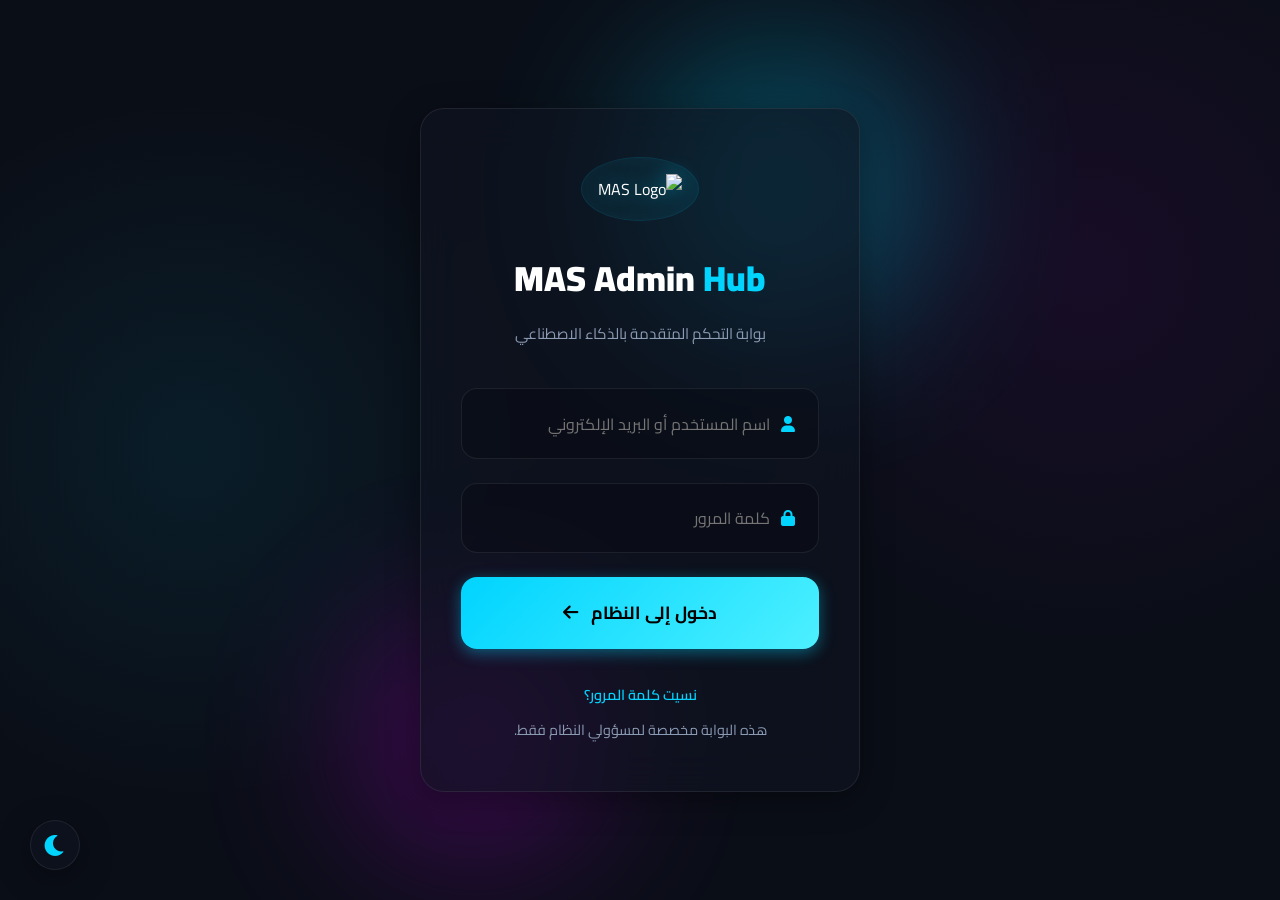
==== MAS_WEB/frontend/login.html @ fb6110c3 "Add files via upload" ====
<!DOCTYPE html>
<html lang="ar" dir="rtl">

<head>
    <meta charset="UTF-8">
    <meta name="viewport" content="width=device-width, initial-scale=1.0">
    <title>MAS Admin - تسجيل الدخول</title>
    <link rel="stylesheet" href="style.css">
    <link rel="preconnect" href="https://fonts.googleapis.com">
    <link rel="preconnect" href="https://fonts.gstatic.com" crossorigin>
    <link href="https://fonts.googleapis.com/css2?family=Cairo:wght@300;400;600;700;900&display=swap" rel="stylesheet">
    <link rel="stylesheet" href="https://cdnjs.cloudflare.com/ajax/libs/font-awesome/6.0.0/css/all.min.css">
</head>

<body class="login-body">
    <!-- Theme Toggle -->
    <button class="theme-toggle" onclick="toggleTheme()" title="تغيير المظهر">
        <i class="fa-solid fa-moon" id="theme-icon"></i>
    </button>

    <div class="login-container">
        <!-- Glowing Orbs (CSS in style.css) -->
        <div class="orb orb-1"></div>
        <div class="orb orb-2"></div>

        <div class="login-glass-card">
            <div class="logo-container">
                <div class="rotating-logo">
                    <img src="../assets/image/MAS.png" alt="MAS Logo">
                </div>
            </div>

            <h1 class="login-title">MAS Admin <span>Hub</span></h1>
            <p class="login-subtitle">بوابة التحكم المتقدمة بالذكاء الاصطناعي</p>

            <form class="login-form" onsubmit="handleLogin(event)">
                <div class="input-group">
                    <i class="fa-solid fa-user input-icon"></i>
                    <input type="text" id="email" placeholder="اسم المستخدم أو البريد الإلكتروني" required>
                </div>

                <div class="input-group">
                    <i class="fa-solid fa-lock input-icon"></i>
                    <input type="password" id="password" placeholder="كلمة المرور" required>
                </div>

                <button type="submit" class="btn btn-primary login-btn">
                    دخول إلى النظام <i class="fa-solid fa-arrow-left"></i>
                </button>
            </form>

            <div class="login-footer">
                <a href="#" class="forgot-password">نسيت كلمة المرور؟</a>
                <p>هذه البوابة مخصصة لمسؤولي النظام فقط.</p>
            </div>
        </div>
    </div>

    <script src="app.js"></script>
    <script>
        // Set initial theme based on localStorage
        if (localStorage.getItem('mas_theme') === 'light') {
            document.body.classList.add('light-mode');
            document.getElementById('theme-icon').classList.replace('fa-moon', 'fa-sun');
        }

        async function handleLogin(e) {
            e.preventDefault();
            const btn = document.querySelector('.login-btn');
            const email = document.getElementById('email').value;
            const password = document.getElementById('password').value;

            btn.innerHTML = '<i class="fa-solid fa-circle-notch fa-spin"></i> جاري التحقق...';
            btn.disabled = true;

            try {
                const response = await fetch('https://mm-production-48d3.up.railway.app/api/medical/login/', {
                    method: 'POST',
                    headers: { 'Content-Type': 'application/json' },
                    body: JSON.stringify({ email, password })
                });

                const data = await response.json();

                if (response.ok) {
                    // Save Token & User Info
                    localStorage.setItem('mas_token', data.token);
                    localStorage.setItem('mas_user', JSON.stringify(data.user));
                    window.location.href = 'index.html';
                } else {
                    alert('خطأ في الدخول: ' + (data.error || 'يرجى التأكد من البيانات'));
                    btn.innerHTML = 'دخول إلى النظام <i class="fa-solid fa-arrow-left"></i>';
                    btn.disabled = false;
                }
            } catch (err) {
                alert('فشل الاتصال بالسيرفر. تأكد من تشغيل الباك اند.');
                btn.innerHTML = 'دخول إلى النظام <i class="fa-solid fa-arrow-left"></i>';
                btn.disabled = false;
            }
        }
    </script>
</body>

</html>
---- MAS_WEB/frontend/style.css ----
/* =======================================================
   MAS Admin Dashboard - WOW Factor CSS
   Glassmorphism | Dark & Light Modes | Futuristic UI
======================================================= */

:root {
    /* ---------------- DARK MODE (DEFAULT) ---------------- */
    --bg-base: #0a0e17;
    --bg-secondary: #0f1522;
    --bg-glass: rgba(15, 21, 34, 0.6);
    --border-glass: rgba(255, 255, 255, 0.08);
    --border-hover: rgba(0, 212, 255, 0.3);
    
    --text-main: #ffffff;
    --text-muted: #8b9bb4;
    
    --accent-main: #00d4ff;
    --accent-light: #4df0ff;
    --accent-glow: rgba(0, 212, 255, 0.4);
    
    --success: #00ffaa;
    --warning: #ffcc00;
    --danger: #ff3366;
    
    --orb-1: #00d4ff;
    --orb-2: #bc00dd;

    /* Common Geometry */
    --radius-sm: 8px;
    --radius-md: 16px;
    --radius-lg: 24px;
    --shadow-glass: 0 8px 32px 0 rgba(0, 0, 0, 0.37);
    --transition: all 0.3s cubic-bezier(0.25, 0.8, 0.25, 1);
}

/* ---------------- LIGHT MODE ---------------- */
body.light-mode {
    --bg-base: #f0f4f8;
    --bg-secondary: #e2e8f0;
    --bg-glass: rgba(255, 255, 255, 0.7);
    --border-glass: rgba(0, 0, 0, 0.05);
    --border-hover: rgba(0, 102, 255, 0.2);
    
    --text-main: #1e293b;
    --text-muted: #64748b;
    
    --accent-main: #0284c7;
    --accent-light: #0ea5e9;
    --accent-glow: rgba(2, 132, 199, 0.2);
    
    --success: #10b981;
    --warning: #f59e0b;
    --danger: #ef4444;
    
    --orb-1: #38bdf8;
    --orb-2: #c084fc;
    
    --shadow-glass: 0 8px 32px 0 rgba(30, 41, 59, 0.1);
}

/* =======================================================
   BASE STYLES
======================================================= */
* {
    margin: 0;
    padding: 0;
    box-sizing: border-box;
    font-family: 'Cairo', sans-serif;
}

body {
    background-color: var(--bg-base);
    color: var(--text-main);
    overflow-x: hidden;
    transition: background-color 0.5s ease, color 0.5s ease;
}

/* Scrollbar */
::-webkit-scrollbar { width: 8px; height: 8px; }
::-webkit-scrollbar-track { background: var(--bg-secondary); }
::-webkit-scrollbar-thumb { background: var(--accent-main); border-radius: 4px; }

/* =======================================================
   BACKGROUND EFFECTS (ORBS & GLOW)
======================================================= */
.background-effects {
    position: fixed;
    top: 0; left: 0; right: 0; bottom: 0;
    z-index: -1;
    overflow: hidden;
    pointer-events: none;
}

.glow {
    position: absolute;
    width: 600px;
    height: 600px;
    border-radius: 50%;
    filter: blur(150px);
    opacity: 0.15;
    animation: float 20s infinite alternate ease-in-out;
}

.glow-1 {
    background: var(--orb-1);
    top: -100px; right: -100px;
}

.glow-2 {
    background: var(--orb-2);
    bottom: -200px; left: -100px;
    animation-delay: -5s;
}

@keyframes float {
    0% { transform: translate(0, 0) scale(1); }
    100% { transform: translate(-100px, 50px) scale(1.2); }
}

/* Theme Toggle Button */
.theme-toggle {
    position: fixed;
    bottom: 30px; left: 30px;
    width: 50px; height: 50px;
    border-radius: 50%;
    background: var(--bg-glass);
    border: 1px solid var(--border-glass);
    color: var(--accent-main);
    font-size: 1.5rem;
    cursor: pointer;
    backdrop-filter: blur(10px);
    z-index: 1000;
    box-shadow: var(--shadow-glass);
    transition: var(--transition);
    display: flex; align-items: center; justify-content: center;
}

.theme-toggle:hover {
    transform: scale(1.1) rotate(15deg);
    border-color: var(--accent-main);
    box-shadow: 0 0 20px var(--accent-glow);
}

/* =======================================================
   REUSABLE COMPONENTS
======================================================= */
.glass-panel {
    background: var(--bg-glass);
    backdrop-filter: blur(16px);
    -webkit-backdrop-filter: blur(16px);
    border: 1px solid var(--border-glass);
    border-radius: var(--radius-md);
    box-shadow: var(--shadow-glass);
}

.wow-card {
    transition: var(--transition);
    position: relative;
    overflow: hidden;
}

.wow-card::before {
    content: '';
    position: absolute;
    top: 0; left: -100%;
    width: 50%; height: 100%;
    background: linear-gradient(to right, transparent, rgba(255,255,255,0.05), transparent);
    transform: skewX(-20deg);
    transition: 0.5s;
}

.wow-card:hover {
    border-color: var(--border-hover);
    transform: translateY(-5px);
}

.wow-card:hover::before {
    left: 150%;
}

/* =======================================================
   LOGIN PAGE
======================================================= */
.login-body {
    display: flex;
    align-items: center;
    justify-content: center;
    min-height: 100vh;
    background-image: 
        radial-gradient(circle at 15% 50%, rgba(0, 212, 255, 0.08), transparent 30%),
        radial-gradient(circle at 85% 30%, rgba(188, 0, 221, 0.08), transparent 30%);
}

.login-container {
    position: relative;
    width: 100%;
    max-width: 480px;
    padding: 20px;
    z-index: 1;
}

.orb {
    position: absolute;
    border-radius: 50%;
    filter: blur(80px);
    z-index: -1;
    opacity: 0.3;
}

.orb-1 { width: 300px; height: 300px; background: var(--orb-1); top: -50px; right: -50px; }
.orb-2 { width: 250px; height: 250px; background: var(--orb-2); bottom: -50px; left: -50px; }

.login-glass-card {
    background: var(--bg-glass);
    backdrop-filter: blur(20px);
    border: 1px solid var(--border-glass);
    border-radius: var(--radius-lg);
    padding: 3rem 2.5rem;
    box-shadow: var(--shadow-glass);
    text-align: center;
}

.logo-container {
    margin-bottom: 1.5rem;
    display: inline-block;
    padding: 1rem;
    background: rgba(0, 212, 255, 0.05);
    border-radius: 50%;
    border: 1px solid rgba(0, 212, 255, 0.1);
    box-shadow: inset 0 0 20px rgba(0, 212, 255, 0.05);
}

.rotating-logo img {
    width: 80px;
    height: 80px;
    animation: rotateLogo 15s linear infinite;
    filter: drop-shadow(0 0 10px var(--accent-glow));
}

@keyframes rotateLogo { 100% { transform: rotate(360deg); } }

.login-title {
    font-size: 2.2rem; margin-bottom: 0.5rem; font-weight: 900;
}
.login-title span { color: var(--accent-main); }
.login-subtitle {
    color: var(--text-muted); margin-bottom: 2.5rem; font-size: 0.95rem;
}

.input-group {
    position: relative; margin-bottom: 1.5rem;
}

.input-icon {
    position: absolute; right: 1.5rem; top: 50%;
    transform: translateY(-50%);
    color: var(--accent-main);
}

.input-group input {
    width: 100%;
    padding: 1.2rem 3rem 1.2rem 1.2rem;
    background: rgba(0,0,0,0.2);
    border: 1px solid var(--border-glass);
    border-radius: var(--radius-md);
    color: var(--text-main);
    font-size: 1rem;
    transition: var(--transition);
}

body.light-mode .input-group input {
    background: rgba(255,255,255,0.5);
}

.input-group input:focus {
    outline: none;
    border-color: var(--accent-main);
    box-shadow: 0 0 0 3px var(--accent-glow);
}

.btn {
    width: 100%;
    padding: 1.2rem;
    border: none;
    border-radius: var(--radius-md);
    font-size: 1.1rem;
    font-weight: 700;
    cursor: pointer;
    transition: var(--transition);
    display: flex; justify-content: center; align-items: center; gap: 0.8rem;
}

.btn-primary {
    background: linear-gradient(135deg, var(--accent-main), var(--accent-light));
    color: #000;
    box-shadow: 0 4px 15px var(--accent-glow);
}

.btn-primary:hover {
    transform: translateY(-2px);
    box-shadow: 0 8px 25px var(--accent-glow);
}

.login-footer { margin-top: 2rem; font-size: 0.9rem; }
.forgot-password { color: var(--accent-main); text-decoration: none; font-weight: 600; display: block; margin-bottom: 0.5rem; }
.login-footer p { color: var(--text-muted); }

/* =======================================================
   DASHBOARD LAYOUT
======================================================= */
.app-container {
    display: flex;
    height: 100vh;
    overflow: hidden;
}

.admin-sidebar {
    width: 280px;
    height: 100%;
    border-radius: 0;
    border-top: none; border-bottom: none; border-right: none;
    display: flex; flex-direction: column;
    z-index: 10;
}

.sidebar-header {
    padding: 2rem; display: flex; align-items: center; gap: 1rem;
}

.logo-circle {
    width: 45px; height: 45px;
    background: rgba(0, 212, 255, 0.1);
    border-radius: 50%;
    display: flex; align-items: center; justify-content: center;
}

.rotating-mas { width: 25px; height: 25px; animation: rotateLogo 10s linear infinite; }
.sidebar-header h2 { font-size: 1.5rem; font-weight: 900; }
.sidebar-header h2 span { color: var(--accent-main); }

.sidebar-nav {
    flex: 1; padding: 1rem; display: flex; flex-direction: column; gap: 0.5rem;
}

.nav-item {
    display: flex; align-items: center; gap: 1rem;
    padding: 1rem 1.5rem;
    border-radius: var(--radius-md);
    color: var(--text-muted);
    text-decoration: none; font-weight: 600;
    transition: var(--transition);
}

.nav-item i { font-size: 1.2rem; width: 20px; text-align: center; }

.nav-item:hover {
    color: var(--text-main);
    background: rgba(255,255,255,0.03);
    transform: translateX(-5px);
}

.nav-item.active {
    background: linear-gradient(90deg, rgba(0, 212, 255, 0.15), transparent);
    color: var(--accent-main);
    border-right: 3px solid var(--accent-main);
}

.sidebar-footer {
    padding: 1.5rem; border-top: 1px solid var(--border-glass);
    display: flex; align-items: center; justify-content: space-between;
}

.user-info { display: flex; align-items: center; gap: 1rem; }
.avatar { 
    width: 40px; height: 40px; border-radius: 50%; 
    background: linear-gradient(135deg, var(--accent-main), var(--orb-2));
    display: flex; align-items: center; justify-content: center; font-weight: bold; color: #000;
}
.details { display: flex; flex-direction: column; }
.details .name { font-weight: 700; font-size: 0.95rem; }
.details .role { color: var(--text-muted); font-size: 0.8rem; }
.logout-btn { color: var(--danger); font-size: 1.2rem; text-decoration: none; padding: 0.5rem; border-radius: 8px; transition: var(--transition); }
.logout-btn:hover { background: rgba(255, 51, 102, 0.1); }

/* --- MAIN CONTENT --- */
.main-content {
    flex: 1;
    display: flex; flex-direction: column;
    overflow-y: auto; padding: 2rem; gap: 2rem;
}

.top-nav {
    display: flex; justify-content: space-between; align-items: center;
    padding: 1.5rem 2rem;
    border-radius: var(--radius-lg);
}

.page-title { font-size: 1.8rem; font-weight: 900; margin-bottom: 0.2rem; }
.page-subtitle { color: var(--text-muted); font-size: 0.95rem; }

.nav-right { display: flex; align-items: center; gap: 1.5rem; }
.search-box {
    position: relative;
}
.search-box input {
    background: rgba(0,0,0,0.2); border: 1px solid var(--border-glass);
    padding: 0.8rem 2.5rem 0.8rem 1rem; border-radius: 20px;
    color: var(--text-main); outline: none; transition: var(--transition);
}
body.light-mode .search-box input { background: rgba(255,255,255,0.5); }
.search-box input:focus { border-color: var(--accent-main); width: 250px; }
.search-box i { position: absolute; right: 1rem; top: 50%; transform: translateY(-50%); color: var(--text-muted); }

.notif-btn {
    background: none; border: none; color: var(--text-main); font-size: 1.2rem;
    position: relative; cursor: pointer;
}
.notif-btn .badge {
    position: absolute; top: -5px; right: -5px;
    background: var(--danger); color: white; font-size: 0.6rem;
    width: 16px; height: 16px; border-radius: 50%; display: flex; align-items: center; justify-content: center; font-weight: bold;
}

/* --- STAT CARD GRID --- */
.stats-grid {
    display: grid; grid-template-columns: repeat(auto-fit, minmax(240px, 1fr)); gap: 1.5rem;
}

.stat-card {
    padding: 1.5rem; display: flex; align-items: center; gap: 1.5rem;
}
.stat-icon {
    width: 60px; height: 60px; border-radius: 16px;
    display: flex; align-items: center; justify-content: center; font-size: 1.8rem;
}
.stat-details h3 { font-size: 0.9rem; color: var(--text-muted); font-weight: 600; margin-bottom: 0.3rem;}
.stat-details .value { font-size: 1.6rem; font-weight: 900; margin-bottom: 0.3rem;}
.trend { font-size: 0.8rem; font-weight: 600; display: flex; align-items: center; gap: 0.3rem; }
.trend.positive { color: var(--success); }
.trend.warning { color: var(--warning); }
.trend.stable { color: var(--accent-light); }

/* --- DASHBOARD BODY GRID --- */
.dashboard-body-grid {
    display: grid; grid-template-columns: 2fr 1fr; gap: 1.5rem;
}

.full-width { grid-column: 1 / -1; }

.card-header {
    display: flex; justify-content: space-between; align-items: center;
    border-bottom: 1px solid var(--border-glass); padding: 1.5rem;
}
.card-header h2 { font-size: 1.1rem; font-weight: 700; display: flex; align-items: center; gap: 0.5rem; }

.chart-container .chart-wrapper { padding: 1.5rem; height: 300px; }

.glass-select {
    background: rgba(0,0,0,0.2); border: 1px solid var(--border-glass);
    color: var(--text-main); padding: 0.5rem 1rem; border-radius: 8px; outline: none;
}
body.light-mode .glass-select { background: rgba(255,255,255,0.5); }
.glass-select option { background: var(--bg-base); color: var(--text-main); }

/* --- AI HEALTH --- */
.health-bars { padding: 1.5rem; display: flex; flex-direction: column; gap: 1.2rem; }
.health-item .health-info { display: flex; justify-content: space-between; margin-bottom: 0.5rem; font-size: 0.9rem; font-weight: 600; }
.progress-track {
    height: 8px; background: rgba(255,255,255,0.05); border-radius: 4px; overflow: hidden;
}
.progress-fill {
    height: 100%; width: 0; background: var(--color); border-radius: 4px;
    box-shadow: 0 0 10px var(--color); transition: width 1.5s ease-out;
}

/* --- ADMIN TABLE --- */
.table-responsive { overflow-x: auto; padding: 1rem 1.5rem; }
.admin-table { width: 100%; border-collapse: collapse; text-align: right; }
.admin-table th { color: var(--text-muted); font-size: 0.9rem; padding: 1rem; font-weight: 600; border-bottom: 1px solid var(--border-glass); }
.admin-table td { padding: 1.2rem 1rem; font-size: 0.95rem; border-bottom: 1px solid rgba(255,255,255,0.02); }
.admin-table tbody tr:hover { background: rgba(255,255,255,0.02); }
.tbl-user { display: flex; align-items: center; gap: 0.8rem; font-weight: 600; }
.tbl-user img { width: 35px; height: 35px; border-radius: 50%; border: 1px solid var(--border-glass); }

.badge { padding: 0.3rem 0.8rem; border-radius: 20px; font-size: 0.8rem; font-weight: 700; }
.badge-success { background: rgba(0, 255, 170, 0.1); color: var(--success); border: 1px solid rgba(0, 255, 170, 0.2); }
.badge-warning { background: rgba(255, 204, 0, 0.1); color: var(--warning); border: 1px solid rgba(255, 204, 0, 0.2); }
.badge-primary { background: rgba(0, 212, 255, 0.1); color: var(--accent-main); border: 1px solid rgba(0, 212, 255, 0.2); }

/* --- RESPONSIVE DESIGN --- */
@media (max-width: 1024px) {
    .dashboard-body-grid { grid-template-columns: 1fr; }
}

@media (max-width: 768px) {
    .app-container { flex-direction: column; }
    .admin-sidebar { width: 100%; height: auto; flex-direction: row; flex-wrap: wrap; justify-content: space-between; border-radius: 0; border-bottom: 1px solid var(--border-glass); }
    .sidebar-header { padding: 1rem; }
    .sidebar-nav { flex-direction: row; overflow-x: auto; padding: 0.5rem 1rem; }
    .nav-item { padding: 0.5rem 1rem; }
    .nav-item span { display: none; } /* Hide text, icon only on mobile */
    .sidebar-footer { display: none; }
    .main-content { padding: 1rem; }
}
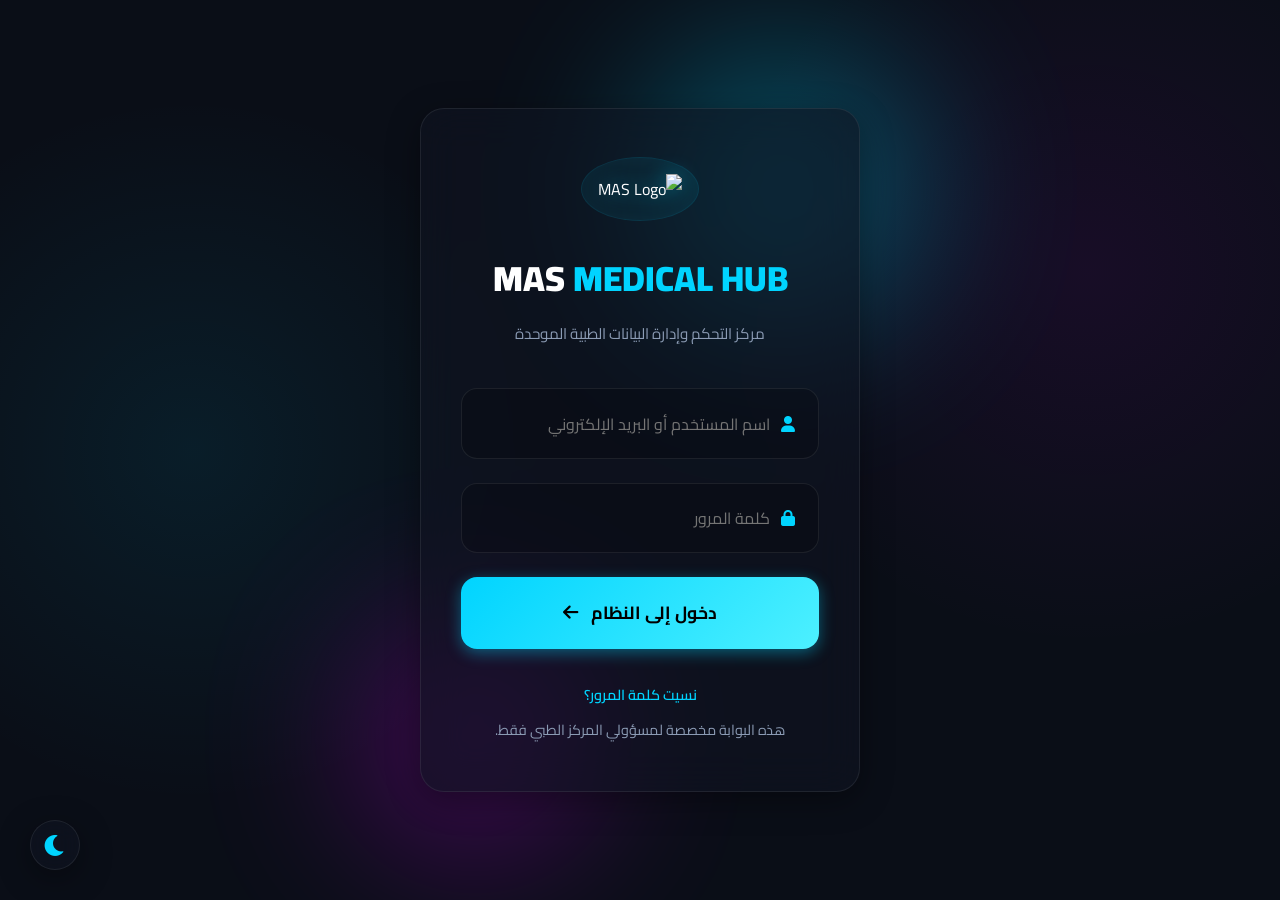
==== commit 4c3fa41b: "Update login.html" ====
--- a/MAS_WEB/frontend/login.html
+++ b/MAS_WEB/frontend/login.html
@@ -4,7 +4,7 @@
 <head>
     <meta charset="UTF-8">
     <meta name="viewport" content="width=device-width, initial-scale=1.0">
-    <title>MAS Admin - تسجيل الدخول</title>
+    <title>MAS MEDICAL HUB - تسجيل الدخول</title>
     <link rel="stylesheet" href="style.css">
     <link rel="preconnect" href="https://fonts.googleapis.com">
     <link rel="preconnect" href="https://fonts.gstatic.com" crossorigin>
@@ -30,8 +30,8 @@
                 </div>
             </div>
 
-            <h1 class="login-title">MAS Admin <span>Hub</span></h1>
-            <p class="login-subtitle">بوابة التحكم المتقدمة بالذكاء الاصطناعي</p>
+            <h1 class="login-title">MAS <span>MEDICAL HUB</span></h1>
+            <p class="login-subtitle">مركز التحكم وإدارة البيانات الطبية الموحدة</p>
 
             <form class="login-form" onsubmit="handleLogin(event)">
                 <div class="input-group">
@@ -51,7 +51,7 @@
 
             <div class="login-footer">
                 <a href="#" class="forgot-password">نسيت كلمة المرور؟</a>
-                <p>هذه البوابة مخصصة لمسؤولي النظام فقط.</p>
+                <p>هذه البوابة مخصصة لمسؤولي المركز الطبي فقط.</p>
             </div>
         </div>
     </div>
@@ -61,7 +61,8 @@
         // Set initial theme based on localStorage
         if (localStorage.getItem('mas_theme') === 'light') {
             document.body.classList.add('light-mode');
-            document.getElementById('theme-icon').classList.replace('fa-moon', 'fa-sun');
+            const themeIcon = document.getElementById('theme-icon');
+            if (themeIcon) themeIcon.classList.replace('fa-moon', 'fa-sun');
         }
 
         async function handleLogin(e) {
@@ -74,7 +75,7 @@
             btn.disabled = true;
 
             try {
-                const response = await fetch('https://mm-production-48d3.up.railway.app/api/medical/login/', {
+                const response = await fetch('http://localhost:8000/api/medical/login/', {
                     method: 'POST',
                     headers: { 'Content-Type': 'application/json' },
                     body: JSON.stringify({ email, password })
@@ -93,7 +94,7 @@
                     btn.disabled = false;
                 }
             } catch (err) {
-                alert('فشل الاتصال بالسيرفر. تأكد من تشغيل الباك اند.');
+                alert('فشل الاتصال بالسيرفر. تأكد من تشغيل الباك اند محلياً.');
                 btn.innerHTML = 'دخول إلى النظام <i class="fa-solid fa-arrow-left"></i>';
                 btn.disabled = false;
             }
@@ -101,4 +102,4 @@
     </script>
 </body>
 
-</html>+</html>
--- a/MAS_WEB/frontend/style.css
+++ b/MAS_WEB/frontend/style.css
@@ -10,18 +10,18 @@
     --bg-glass: rgba(15, 21, 34, 0.6);
     --border-glass: rgba(255, 255, 255, 0.08);
     --border-hover: rgba(0, 212, 255, 0.3);
-    
+
     --text-main: #ffffff;
     --text-muted: #8b9bb4;
-    
+
     --accent-main: #00d4ff;
     --accent-light: #4df0ff;
     --accent-glow: rgba(0, 212, 255, 0.4);
-    
+
     --success: #00ffaa;
     --warning: #ffcc00;
     --danger: #ff3366;
-    
+
     --orb-1: #00d4ff;
     --orb-2: #bc00dd;
 
@@ -40,21 +40,21 @@
     --bg-glass: rgba(255, 255, 255, 0.7);
     --border-glass: rgba(0, 0, 0, 0.05);
     --border-hover: rgba(0, 102, 255, 0.2);
-    
+
     --text-main: #1e293b;
     --text-muted: #64748b;
-    
+
     --accent-main: #0284c7;
     --accent-light: #0ea5e9;
     --accent-glow: rgba(2, 132, 199, 0.2);
-    
+
     --success: #10b981;
     --warning: #f59e0b;
     --danger: #ef4444;
-    
+
     --orb-1: #38bdf8;
     --orb-2: #c084fc;
-    
+
     --shadow-glass: 0 8px 32px 0 rgba(30, 41, 59, 0.1);
 }
 
@@ -76,16 +76,29 @@
 }
 
 /* Scrollbar */
-::-webkit-scrollbar { width: 8px; height: 8px; }
-::-webkit-scrollbar-track { background: var(--bg-secondary); }
-::-webkit-scrollbar-thumb { background: var(--accent-main); border-radius: 4px; }
+::-webkit-scrollbar {
+    width: 8px;
+    height: 8px;
+}
+
+::-webkit-scrollbar-track {
+    background: var(--bg-secondary);
+}
+
+::-webkit-scrollbar-thumb {
+    background: var(--accent-main);
+    border-radius: 4px;
+}
 
 /* =======================================================
    BACKGROUND EFFECTS (ORBS & GLOW)
 ======================================================= */
 .background-effects {
     position: fixed;
-    top: 0; left: 0; right: 0; bottom: 0;
+    top: 0;
+    left: 0;
+    right: 0;
+    bottom: 0;
     z-index: -1;
     overflow: hidden;
     pointer-events: none;
@@ -103,25 +116,34 @@
 
 .glow-1 {
     background: var(--orb-1);
-    top: -100px; right: -100px;
+    top: -100px;
+    right: -100px;
 }
 
 .glow-2 {
     background: var(--orb-2);
-    bottom: -200px; left: -100px;
+    bottom: -200px;
+    left: -100px;
     animation-delay: -5s;
 }
 
 @keyframes float {
-    0% { transform: translate(0, 0) scale(1); }
-    100% { transform: translate(-100px, 50px) scale(1.2); }
+    0% {
+        transform: translate(0, 0) scale(1);
+    }
+
+    100% {
+        transform: translate(-100px, 50px) scale(1.2);
+    }
 }
 
 /* Theme Toggle Button */
 .theme-toggle {
     position: fixed;
-    bottom: 30px; left: 30px;
-    width: 50px; height: 50px;
+    bottom: 30px;
+    left: 30px;
+    width: 50px;
+    height: 50px;
     border-radius: 50%;
     background: var(--bg-glass);
     border: 1px solid var(--border-glass);
@@ -132,7 +154,9 @@
     z-index: 1000;
     box-shadow: var(--shadow-glass);
     transition: var(--transition);
-    display: flex; align-items: center; justify-content: center;
+    display: flex;
+    align-items: center;
+    justify-content: center;
 }
 
 .theme-toggle:hover {
@@ -162,9 +186,11 @@
 .wow-card::before {
     content: '';
     position: absolute;
-    top: 0; left: -100%;
-    width: 50%; height: 100%;
-    background: linear-gradient(to right, transparent, rgba(255,255,255,0.05), transparent);
+    top: 0;
+    left: -100%;
+    width: 50%;
+    height: 100%;
+    background: linear-gradient(to right, transparent, rgba(255, 255, 255, 0.05), transparent);
     transform: skewX(-20deg);
     transition: 0.5s;
 }
@@ -186,7 +212,7 @@
     align-items: center;
     justify-content: center;
     min-height: 100vh;
-    background-image: 
+    background-image:
         radial-gradient(circle at 15% 50%, rgba(0, 212, 255, 0.08), transparent 30%),
         radial-gradient(circle at 85% 30%, rgba(188, 0, 221, 0.08), transparent 30%);
 }
@@ -207,8 +233,21 @@
     opacity: 0.3;
 }
 
-.orb-1 { width: 300px; height: 300px; background: var(--orb-1); top: -50px; right: -50px; }
-.orb-2 { width: 250px; height: 250px; background: var(--orb-2); bottom: -50px; left: -50px; }
+.orb-1 {
+    width: 300px;
+    height: 300px;
+    background: var(--orb-1);
+    top: -50px;
+    right: -50px;
+}
+
+.orb-2 {
+    width: 250px;
+    height: 250px;
+    background: var(--orb-2);
+    bottom: -50px;
+    left: -50px;
+}
 
 .login-glass-card {
     background: var(--bg-glass);
@@ -237,22 +276,37 @@
     filter: drop-shadow(0 0 10px var(--accent-glow));
 }
 
-@keyframes rotateLogo { 100% { transform: rotate(360deg); } }
+@keyframes rotateLogo {
+    100% {
+        transform: rotate(360deg);
+    }
+}
 
 .login-title {
-    font-size: 2.2rem; margin-bottom: 0.5rem; font-weight: 900;
-}
-.login-title span { color: var(--accent-main); }
+    font-size: 2.2rem;
+    margin-bottom: 0.5rem;
+    font-weight: 900;
+}
+
+.login-title span {
+    color: var(--accent-main);
+}
+
 .login-subtitle {
-    color: var(--text-muted); margin-bottom: 2.5rem; font-size: 0.95rem;
+    color: var(--text-muted);
+    margin-bottom: 2.5rem;
+    font-size: 0.95rem;
 }
 
 .input-group {
-    position: relative; margin-bottom: 1.5rem;
+    position: relative;
+    margin-bottom: 1.5rem;
 }
 
 .input-icon {
-    position: absolute; right: 1.5rem; top: 50%;
+    position: absolute;
+    right: 1.5rem;
+    top: 50%;
     transform: translateY(-50%);
     color: var(--accent-main);
 }
@@ -260,7 +314,7 @@
 .input-group input {
     width: 100%;
     padding: 1.2rem 3rem 1.2rem 1.2rem;
-    background: rgba(0,0,0,0.2);
+    background: rgba(0, 0, 0, 0.2);
     border: 1px solid var(--border-glass);
     border-radius: var(--radius-md);
     color: var(--text-main);
@@ -269,7 +323,7 @@
 }
 
 body.light-mode .input-group input {
-    background: rgba(255,255,255,0.5);
+    background: rgba(255, 255, 255, 0.5);
 }
 
 .input-group input:focus {
@@ -287,7 +341,10 @@
     font-weight: 700;
     cursor: pointer;
     transition: var(--transition);
-    display: flex; justify-content: center; align-items: center; gap: 0.8rem;
+    display: flex;
+    justify-content: center;
+    align-items: center;
+    gap: 0.8rem;
 }
 
 .btn-primary {
@@ -301,9 +358,22 @@
     box-shadow: 0 8px 25px var(--accent-glow);
 }
 
-.login-footer { margin-top: 2rem; font-size: 0.9rem; }
-.forgot-password { color: var(--accent-main); text-decoration: none; font-weight: 600; display: block; margin-bottom: 0.5rem; }
-.login-footer p { color: var(--text-muted); }
+.login-footer {
+    margin-top: 2rem;
+    font-size: 0.9rem;
+}
+
+.forgot-password {
+    color: var(--accent-main);
+    text-decoration: none;
+    font-weight: 600;
+    display: block;
+    margin-bottom: 0.5rem;
+}
+
+.login-footer p {
+    color: var(--text-muted);
+}
 
 /* =======================================================
    DASHBOARD LAYOUT
@@ -318,44 +388,75 @@
     width: 280px;
     height: 100%;
     border-radius: 0;
-    border-top: none; border-bottom: none; border-right: none;
-    display: flex; flex-direction: column;
+    border-top: none;
+    border-bottom: none;
+    border-right: none;
+    display: flex;
+    flex-direction: column;
     z-index: 10;
 }
 
 .sidebar-header {
-    padding: 2rem; display: flex; align-items: center; gap: 1rem;
+    padding: 2rem;
+    display: flex;
+    align-items: center;
+    gap: 1rem;
 }
 
 .logo-circle {
-    width: 45px; height: 45px;
+    width: 45px;
+    height: 45px;
     background: rgba(0, 212, 255, 0.1);
     border-radius: 50%;
-    display: flex; align-items: center; justify-content: center;
-}
-
-.rotating-mas { width: 25px; height: 25px; animation: rotateLogo 10s linear infinite; }
-.sidebar-header h2 { font-size: 1.5rem; font-weight: 900; }
-.sidebar-header h2 span { color: var(--accent-main); }
+    display: flex;
+    align-items: center;
+    justify-content: center;
+}
+
+.rotating-mas {
+    width: 25px;
+    height: 25px;
+    animation: rotateLogo 10s linear infinite;
+}
+
+.sidebar-header h2 {
+    font-size: 1.5rem;
+    font-weight: 900;
+}
+
+.sidebar-header h2 span {
+    color: var(--accent-main);
+}
 
 .sidebar-nav {
-    flex: 1; padding: 1rem; display: flex; flex-direction: column; gap: 0.5rem;
+    flex: 1;
+    padding: 1rem;
+    display: flex;
+    flex-direction: column;
+    gap: 0.5rem;
 }
 
 .nav-item {
-    display: flex; align-items: center; gap: 1rem;
+    display: flex;
+    align-items: center;
+    gap: 1rem;
     padding: 1rem 1.5rem;
     border-radius: var(--radius-md);
     color: var(--text-muted);
-    text-decoration: none; font-weight: 600;
+    text-decoration: none;
+    font-weight: 600;
     transition: var(--transition);
 }
 
-.nav-item i { font-size: 1.2rem; width: 20px; text-align: center; }
+.nav-item i {
+    font-size: 1.2rem;
+    width: 20px;
+    text-align: center;
+}
 
 .nav-item:hover {
     color: var(--text-main);
-    background: rgba(255,255,255,0.03);
+    background: rgba(255, 255, 255, 0.03);
     transform: translateX(-5px);
 }
 
@@ -366,139 +467,583 @@
 }
 
 .sidebar-footer {
-    padding: 1.5rem; border-top: 1px solid var(--border-glass);
-    display: flex; align-items: center; justify-content: space-between;
-}
-
-.user-info { display: flex; align-items: center; gap: 1rem; }
-.avatar { 
-    width: 40px; height: 40px; border-radius: 50%; 
+    padding: 1.5rem;
+    border-top: 1px solid var(--border-glass);
+    display: flex;
+    align-items: center;
+    justify-content: space-between;
+}
+
+.user-info {
+    display: flex;
+    align-items: center;
+    gap: 1rem;
+}
+
+.avatar {
+    width: 40px;
+    height: 40px;
+    border-radius: 50%;
     background: linear-gradient(135deg, var(--accent-main), var(--orb-2));
-    display: flex; align-items: center; justify-content: center; font-weight: bold; color: #000;
-}
-.details { display: flex; flex-direction: column; }
-.details .name { font-weight: 700; font-size: 0.95rem; }
-.details .role { color: var(--text-muted); font-size: 0.8rem; }
-.logout-btn { color: var(--danger); font-size: 1.2rem; text-decoration: none; padding: 0.5rem; border-radius: 8px; transition: var(--transition); }
-.logout-btn:hover { background: rgba(255, 51, 102, 0.1); }
+    display: flex;
+    align-items: center;
+    justify-content: center;
+    font-weight: bold;
+    color: #000;
+}
+
+.details {
+    display: flex;
+    flex-direction: column;
+}
+
+.details .name {
+    font-weight: 700;
+    font-size: 0.95rem;
+}
+
+.details .role {
+    color: var(--text-muted);
+    font-size: 0.8rem;
+}
+
+.logout-btn {
+    color: var(--danger);
+    font-size: 1.2rem;
+    text-decoration: none;
+    padding: 0.5rem;
+    border-radius: 8px;
+    transition: var(--transition);
+}
+
+.logout-btn:hover {
+    background: rgba(255, 51, 102, 0.1);
+}
 
 /* --- MAIN CONTENT --- */
 .main-content {
     flex: 1;
-    display: flex; flex-direction: column;
-    overflow-y: auto; padding: 2rem; gap: 2rem;
+    display: flex;
+    flex-direction: column;
+    overflow-y: auto;
+    padding: 2rem;
+    gap: 2rem;
 }
 
 .top-nav {
-    display: flex; justify-content: space-between; align-items: center;
+    display: flex;
+    justify-content: space-between;
+    align-items: center;
     padding: 1.5rem 2rem;
     border-radius: var(--radius-lg);
 }
 
-.page-title { font-size: 1.8rem; font-weight: 900; margin-bottom: 0.2rem; }
-.page-subtitle { color: var(--text-muted); font-size: 0.95rem; }
-
-.nav-right { display: flex; align-items: center; gap: 1.5rem; }
+.page-title {
+    font-size: 1.8rem;
+    font-weight: 900;
+    margin-bottom: 0.2rem;
+}
+
+.page-subtitle {
+    color: var(--text-muted);
+    font-size: 0.95rem;
+}
+
+.nav-right {
+    display: flex;
+    align-items: center;
+    gap: 1.5rem;
+}
+
 .search-box {
     position: relative;
 }
+
 .search-box input {
-    background: rgba(0,0,0,0.2); border: 1px solid var(--border-glass);
-    padding: 0.8rem 2.5rem 0.8rem 1rem; border-radius: 20px;
-    color: var(--text-main); outline: none; transition: var(--transition);
-}
-body.light-mode .search-box input { background: rgba(255,255,255,0.5); }
-.search-box input:focus { border-color: var(--accent-main); width: 250px; }
-.search-box i { position: absolute; right: 1rem; top: 50%; transform: translateY(-50%); color: var(--text-muted); }
+    background: rgba(0, 0, 0, 0.2);
+    border: 1px solid var(--border-glass);
+    padding: 0.8rem 2.5rem 0.8rem 1rem;
+    border-radius: 20px;
+    color: var(--text-main);
+    outline: none;
+    transition: var(--transition);
+}
+
+body.light-mode .search-box input {
+    background: rgba(255, 255, 255, 0.5);
+}
+
+.search-box input:focus {
+    border-color: var(--accent-main);
+    width: 250px;
+}
+
+.search-box i {
+    position: absolute;
+    right: 1rem;
+    top: 50%;
+    transform: translateY(-50%);
+    color: var(--text-muted);
+}
 
 .notif-btn {
-    background: none; border: none; color: var(--text-main); font-size: 1.2rem;
-    position: relative; cursor: pointer;
-}
+    background: none;
+    border: none;
+    color: var(--text-main);
+    font-size: 1.2rem;
+    position: relative;
+    cursor: pointer;
+}
+
 .notif-btn .badge {
-    position: absolute; top: -5px; right: -5px;
-    background: var(--danger); color: white; font-size: 0.6rem;
-    width: 16px; height: 16px; border-radius: 50%; display: flex; align-items: center; justify-content: center; font-weight: bold;
+    position: absolute;
+    top: -5px;
+    right: -5px;
+    background: var(--danger);
+    color: white;
+    font-size: 0.6rem;
+    width: 16px;
+    height: 16px;
+    border-radius: 50%;
+    display: flex;
+    align-items: center;
+    justify-content: center;
+    font-weight: bold;
 }
 
 /* --- STAT CARD GRID --- */
 .stats-grid {
-    display: grid; grid-template-columns: repeat(auto-fit, minmax(240px, 1fr)); gap: 1.5rem;
+    display: grid;
+    grid-template-columns: repeat(auto-fit, minmax(240px, 1fr));
+    gap: 1.5rem;
 }
 
 .stat-card {
-    padding: 1.5rem; display: flex; align-items: center; gap: 1.5rem;
-}
+    padding: 1.5rem;
+    display: flex;
+    align-items: center;
+    gap: 1.5rem;
+}
+
 .stat-icon {
-    width: 60px; height: 60px; border-radius: 16px;
-    display: flex; align-items: center; justify-content: center; font-size: 1.8rem;
-}
-.stat-details h3 { font-size: 0.9rem; color: var(--text-muted); font-weight: 600; margin-bottom: 0.3rem;}
-.stat-details .value { font-size: 1.6rem; font-weight: 900; margin-bottom: 0.3rem;}
-.trend { font-size: 0.8rem; font-weight: 600; display: flex; align-items: center; gap: 0.3rem; }
-.trend.positive { color: var(--success); }
-.trend.warning { color: var(--warning); }
-.trend.stable { color: var(--accent-light); }
+    width: 60px;
+    height: 60px;
+    border-radius: 16px;
+    display: flex;
+    align-items: center;
+    justify-content: center;
+    font-size: 1.8rem;
+}
+
+.stat-details h3 {
+    font-size: 0.9rem;
+    color: var(--text-muted);
+    font-weight: 600;
+    margin-bottom: 0.3rem;
+}
+
+.stat-details .value {
+    font-size: 1.6rem;
+    font-weight: 900;
+    margin-bottom: 0.3rem;
+}
+
+.trend {
+    font-size: 0.8rem;
+    font-weight: 600;
+    display: flex;
+    align-items: center;
+    gap: 0.3rem;
+}
+
+.trend.positive {
+    color: var(--success);
+}
+
+.trend.warning {
+    color: var(--warning);
+}
+
+.trend.stable {
+    color: var(--accent-light);
+}
 
 /* --- DASHBOARD BODY GRID --- */
 .dashboard-body-grid {
-    display: grid; grid-template-columns: 2fr 1fr; gap: 1.5rem;
-}
-
-.full-width { grid-column: 1 / -1; }
+    display: grid;
+    grid-template-columns: 2fr 1fr;
+    gap: 1.5rem;
+}
+
+.full-width {
+    grid-column: 1 / -1;
+}
 
 .card-header {
-    display: flex; justify-content: space-between; align-items: center;
-    border-bottom: 1px solid var(--border-glass); padding: 1.5rem;
-}
-.card-header h2 { font-size: 1.1rem; font-weight: 700; display: flex; align-items: center; gap: 0.5rem; }
-
-.chart-container .chart-wrapper { padding: 1.5rem; height: 300px; }
+    display: flex;
+    justify-content: space-between;
+    align-items: center;
+    border-bottom: 1px solid var(--border-glass);
+    padding: 1.5rem;
+}
+
+.card-header h2 {
+    font-size: 1.1rem;
+    font-weight: 700;
+    display: flex;
+    align-items: center;
+    gap: 0.5rem;
+}
+
+.chart-container .chart-wrapper {
+    padding: 1.5rem;
+    height: 300px;
+}
 
 .glass-select {
-    background: rgba(0,0,0,0.2); border: 1px solid var(--border-glass);
-    color: var(--text-main); padding: 0.5rem 1rem; border-radius: 8px; outline: none;
-}
-body.light-mode .glass-select { background: rgba(255,255,255,0.5); }
-.glass-select option { background: var(--bg-base); color: var(--text-main); }
+    background: rgba(0, 0, 0, 0.2);
+    border: 1px solid var(--border-glass);
+    color: var(--text-main);
+    padding: 0.5rem 1rem;
+    border-radius: 8px;
+    outline: none;
+}
+
+body.light-mode .glass-select {
+    background: rgba(255, 255, 255, 0.5);
+}
+
+.glass-select option {
+    background: var(--bg-base);
+    color: var(--text-main);
+}
 
 /* --- AI HEALTH --- */
-.health-bars { padding: 1.5rem; display: flex; flex-direction: column; gap: 1.2rem; }
-.health-item .health-info { display: flex; justify-content: space-between; margin-bottom: 0.5rem; font-size: 0.9rem; font-weight: 600; }
+.health-bars {
+    padding: 1.5rem;
+    display: flex;
+    flex-direction: column;
+    gap: 1.2rem;
+}
+
+.health-item .health-info {
+    display: flex;
+    justify-content: space-between;
+    margin-bottom: 0.5rem;
+    font-size: 0.9rem;
+    font-weight: 600;
+}
+
 .progress-track {
-    height: 8px; background: rgba(255,255,255,0.05); border-radius: 4px; overflow: hidden;
-}
+    height: 8px;
+    background: rgba(255, 255, 255, 0.05);
+    border-radius: 4px;
+    overflow: hidden;
+}
+
 .progress-fill {
-    height: 100%; width: 0; background: var(--color); border-radius: 4px;
-    box-shadow: 0 0 10px var(--color); transition: width 1.5s ease-out;
+    height: 100%;
+    width: 0;
+    background: var(--color);
+    border-radius: 4px;
+    box-shadow: 0 0 10px var(--color);
+    transition: width 1.5s ease-out;
 }
 
 /* --- ADMIN TABLE --- */
-.table-responsive { overflow-x: auto; padding: 1rem 1.5rem; }
-.admin-table { width: 100%; border-collapse: collapse; text-align: right; }
-.admin-table th { color: var(--text-muted); font-size: 0.9rem; padding: 1rem; font-weight: 600; border-bottom: 1px solid var(--border-glass); }
-.admin-table td { padding: 1.2rem 1rem; font-size: 0.95rem; border-bottom: 1px solid rgba(255,255,255,0.02); }
-.admin-table tbody tr:hover { background: rgba(255,255,255,0.02); }
-.tbl-user { display: flex; align-items: center; gap: 0.8rem; font-weight: 600; }
-.tbl-user img { width: 35px; height: 35px; border-radius: 50%; border: 1px solid var(--border-glass); }
-
-.badge { padding: 0.3rem 0.8rem; border-radius: 20px; font-size: 0.8rem; font-weight: 700; }
-.badge-success { background: rgba(0, 255, 170, 0.1); color: var(--success); border: 1px solid rgba(0, 255, 170, 0.2); }
-.badge-warning { background: rgba(255, 204, 0, 0.1); color: var(--warning); border: 1px solid rgba(255, 204, 0, 0.2); }
-.badge-primary { background: rgba(0, 212, 255, 0.1); color: var(--accent-main); border: 1px solid rgba(0, 212, 255, 0.2); }
+.table-responsive {
+    overflow-x: auto;
+    padding: 1rem 1.5rem;
+}
+
+.admin-table {
+    width: 100%;
+    border-collapse: collapse;
+    text-align: right;
+}
+
+.admin-table th {
+    color: var(--text-muted);
+    font-size: 0.9rem;
+    padding: 1rem;
+    font-weight: 600;
+    border-bottom: 1px solid var(--border-glass);
+}
+
+.admin-table td {
+    padding: 1.2rem 1rem;
+    font-size: 0.95rem;
+    border-bottom: 1px solid rgba(255, 255, 255, 0.02);
+}
+
+.admin-table tbody tr:hover {
+    background: rgba(255, 255, 255, 0.02);
+}
+
+.tbl-user {
+    display: flex;
+    align-items: center;
+    gap: 0.8rem;
+    font-weight: 600;
+}
+
+.tbl-user img {
+    width: 35px;
+    height: 35px;
+    border-radius: 50%;
+    border: 1px solid var(--border-glass);
+}
+
+.badge {
+    padding: 0.3rem 0.8rem;
+    border-radius: 20px;
+    font-size: 0.8rem;
+    font-weight: 700;
+}
+
+.badge-success {
+    background: rgba(0, 255, 170, 0.1);
+    color: var(--success);
+    border: 1px solid rgba(0, 255, 170, 0.2);
+}
+
+.badge-warning {
+    background: rgba(255, 204, 0, 0.1);
+    color: var(--warning);
+    border: 1px solid rgba(255, 204, 0, 0.2);
+}
+
+.badge-primary {
+    background: rgba(0, 212, 255, 0.1);
+    color: var(--accent-main);
+    border: 1px solid rgba(0, 212, 255, 0.2);
+}
 
 /* --- RESPONSIVE DESIGN --- */
 @media (max-width: 1024px) {
-    .dashboard-body-grid { grid-template-columns: 1fr; }
+    .dashboard-body-grid {
+        grid-template-columns: 1fr;
+    }
 }
 
 @media (max-width: 768px) {
-    .app-container { flex-direction: column; }
-    .admin-sidebar { width: 100%; height: auto; flex-direction: row; flex-wrap: wrap; justify-content: space-between; border-radius: 0; border-bottom: 1px solid var(--border-glass); }
-    .sidebar-header { padding: 1rem; }
-    .sidebar-nav { flex-direction: row; overflow-x: auto; padding: 0.5rem 1rem; }
-    .nav-item { padding: 0.5rem 1rem; }
-    .nav-item span { display: none; } /* Hide text, icon only on mobile */
-    .sidebar-footer { display: none; }
-    .main-content { padding: 1rem; }
-}+    .app-container {
+        flex-direction: column;
+    }
+
+    .admin-sidebar {
+        width: 100%;
+        height: auto;
+        flex-direction: row;
+        flex-wrap: wrap;
+        justify-content: space-between;
+        border-radius: 0;
+        border-bottom: 1px solid var(--border-glass);
+    }
+
+    .sidebar-header {
+        padding: 1rem;
+    }
+
+    .sidebar-nav {
+        flex-direction: row;
+        overflow-x: auto;
+        padding: 0.5rem 1rem;
+    }
+
+    .nav-item {
+        padding: 0.5rem 1rem;
+    }
+
+    .nav-item span {
+        display: none;
+    }
+
+    /* Hide text, icon only on mobile */
+    .sidebar-footer {
+        display: none;
+    }
+
+    .main-content {
+        padding: 1rem;
+    }
+}
+
+/* Modals & Management UI */
+.modal {
+    display: none;
+    position: fixed;
+    z-index: 2000;
+    left: 0;
+    top: 0;
+    width: 100%;
+    height: 100%;
+    background-color: rgba(0, 0, 0, 0.7);
+    backdrop-filter: blur(8px);
+}
+
+.modal-content {
+    margin: 5% auto;
+    /* Reduced top margin to fit better */
+    padding: 30px;
+    width: 90%;
+    max-width: 500px;
+    max-height: 85vh;
+    /* Prevent it from exceeding the screen height */
+    overflow-y: auto;
+    /* Enable scrolling if content is too tall */
+    border-radius: 25px;
+    animation: slideUp 0.3s ease-out;
+}
+
+@keyframes slideUp {
+    from {
+        transform: translateY(20px);
+        opacity: 0;
+    }
+
+    to {
+        transform: translateY(0);
+        opacity: 1;
+    }
+}
+
+.close {
+    float: left;
+    /* RTL support */
+    font-size: 28px;
+    cursor: pointer;
+    color: var(--white);
+}
+
+.modal-content select {
+    width: 100%;
+    padding: 12px;
+    background: rgba(255, 255, 255, 0.05);
+    border: 1px solid rgba(255, 255, 255, 0.1);
+    color: white;
+    border-radius: 12px;
+    margin-bottom: 20px;
+    outline: none;
+    font-family: 'Cairo';
+}
+
+.mt-4 {
+    margin-top: 1.5rem;
+}
+
+.w-100 {
+    width: 100%;
+}
+
+/* --- MODAL IMPROVEMENTS --- */
+.modal-header {
+    display: flex;
+    justify-content: space-between;
+    align-items: center;
+    margin-bottom: 2rem;
+    color: var(--accent-main);
+}
+
+.modal-header h2 {
+    font-size: 1.5rem;
+    font-weight: 800;
+}
+
+.close {
+    cursor: pointer;
+    font-size: 2rem;
+    opacity: 0.5;
+    transition: var(--transition);
+}
+
+.close:hover {
+    opacity: 1;
+    color: var(--danger);
+}
+
+/* --- AD MANAGEMENT UI --- */
+.file-upload-wrapper {
+    margin-bottom: 2rem;
+    text-align: center;
+}
+
+.file-label {
+    display: flex;
+    flex-direction: column;
+    align-items: center;
+    gap: 1rem;
+    padding: 2rem;
+    border: 2px dashed var(--border-glass);
+    border-radius: var(--radius-md);
+    cursor: pointer;
+    transition: var(--transition);
+    color: var(--text-muted);
+}
+
+.file-label:hover {
+    border-color: var(--accent-main);
+    background: rgba(0, 212, 255, 0.05);
+    color: var(--accent-main);
+}
+
+.file-label i {
+    font-size: 2.5rem;
+}
+
+#adImage {
+    display: none;
+}
+
+.image-preview-box {
+    margin-top: 1rem;
+    width: 100%;
+    max-height: 200px;
+    border-radius: var(--radius-md);
+    overflow: hidden;
+    display: none;
+    border: 1px solid var(--border-glass);
+}
+
+.image-preview-box img {
+    width: 100%;
+    height: 100%;
+    object-fit: contain;
+}
+
+.ad-thumb {
+    width: 100px;
+    height: 60px;
+    border-radius: 8px;
+    object-fit: cover;
+    border: 1px solid var(--border-glass);
+}
+
+.action-btns {
+    display: flex;
+    gap: 0.5rem;
+}
+
+.btn-icon {
+    width: 35px;
+    height: 35px;
+    border-radius: 8px;
+    display: flex;
+    align-items: center;
+    justify-content: center;
+    cursor: pointer;
+    transition: var(--transition);
+    border: none;
+    background: rgba(255, 255, 255, 0.05);
+    color: var(--text-muted);
+}
+
+.btn-icon.delete:hover {
+    background: rgba(255, 51, 102, 0.2);
+    color: var(--danger);
+}
+
+.btn-icon.edit:hover {
+    background: rgba(0, 212, 255, 0.2);
+    color: var(--accent-main);
+}
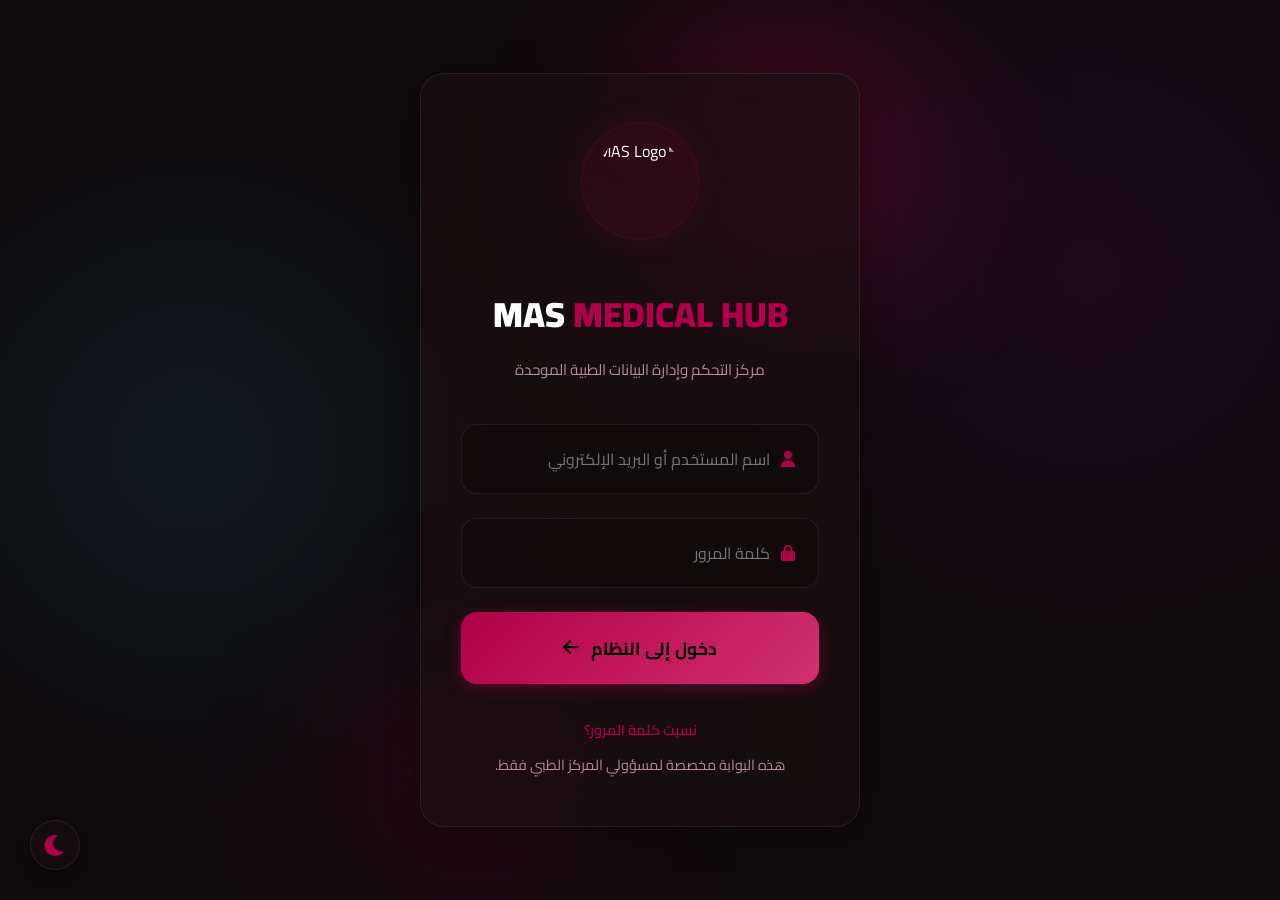
==== commit 02750abc: "Update login.html" ====
--- a/MAS_WEB/frontend/login.html
+++ b/MAS_WEB/frontend/login.html
@@ -75,7 +75,7 @@
             btn.disabled = true;
 
             try {
-                const response = await fetch('http://localhost:8000/api/medical/login/', {
+                const response = await fetch('https://ms-production-3df4.up.railway.app/api/medical/login/', {
                     method: 'POST',
                     headers: { 'Content-Type': 'application/json' },
                     body: JSON.stringify({ email, password })
@@ -103,3 +103,4 @@
 </body>
 
 </html>
+
--- a/MAS_WEB/frontend/style.css
+++ b/MAS_WEB/frontend/style.css
@@ -4,26 +4,27 @@
 ======================================================= */
 
 :root {
-    /* ---------------- DARK MODE (DEFAULT) ---------------- */
-    --bg-base: #0a0e17;
-    --bg-secondary: #0f1522;
-    --bg-glass: rgba(15, 21, 34, 0.6);
+    /* ---------------- DARK MODE (DEFAULT) - MAS MEDICAL HUB REDESIGN ---------------- */
+    --bg-base: #0f0a0c;
+    --bg-secondary: #1a0f12;
+    --bg-glass: rgba(26, 15, 18, 0.7);
     --border-glass: rgba(255, 255, 255, 0.08);
-    --border-hover: rgba(0, 212, 255, 0.3);
+    --border-hover: rgba(176, 0, 73, 0.4);
 
     --text-main: #ffffff;
-    --text-muted: #8b9bb4;
-
-    --accent-main: #00d4ff;
-    --accent-light: #4df0ff;
-    --accent-glow: rgba(0, 212, 255, 0.4);
+    --text-muted: #b48b96;
+
+    --accent-main: #B00049;
+    /* Deep Raspberry */
+    --accent-light: #d1306d;
+    --accent-glow: rgba(176, 0, 73, 0.4);
 
     --success: #00ffaa;
     --warning: #ffcc00;
     --danger: #ff3366;
 
-    --orb-1: #00d4ff;
-    --orb-2: #bc00dd;
+    --orb-1: #B00049;
+    --orb-2: #6a002c;
 
     /* Common Geometry */
     --radius-sm: 8px;
@@ -35,27 +36,27 @@
 
 /* ---------------- LIGHT MODE ---------------- */
 body.light-mode {
-    --bg-base: #f0f4f8;
-    --bg-secondary: #e2e8f0;
-    --bg-glass: rgba(255, 255, 255, 0.7);
+    --bg-base: #f8f0f2;
+    --bg-secondary: #f0e2e5;
+    --bg-glass: rgba(255, 255, 255, 0.75);
     --border-glass: rgba(0, 0, 0, 0.05);
-    --border-hover: rgba(0, 102, 255, 0.2);
-
-    --text-main: #1e293b;
-    --text-muted: #64748b;
-
-    --accent-main: #0284c7;
-    --accent-light: #0ea5e9;
-    --accent-glow: rgba(2, 132, 199, 0.2);
+    --border-hover: rgba(176, 0, 73, 0.2);
+
+    --text-main: #3b1e25;
+    --text-muted: #8b646d;
+
+    --accent-main: #B00049;
+    --accent-light: #9c0041;
+    --accent-glow: rgba(176, 0, 73, 0.15);
 
     --success: #10b981;
     --warning: #f59e0b;
     --danger: #ef4444;
 
-    --orb-1: #38bdf8;
+    --orb-1: #ff8fb5;
     --orb-2: #c084fc;
 
-    --shadow-glass: 0 8px 32px 0 rgba(30, 41, 59, 0.1);
+    --shadow-glass: 0 8px 32px 0 rgba(59, 30, 41, 0.1);
 }
 
 /* =======================================================
@@ -260,24 +261,33 @@
 }
 
 .logo-container {
-    margin-bottom: 1.5rem;
+    margin-bottom: 2rem;
     display: inline-block;
-    padding: 1rem;
-    background: rgba(0, 212, 255, 0.05);
+    padding: 0.8rem;
+    background: rgba(176, 0, 73, 0.1);
     border-radius: 50%;
-    border: 1px solid rgba(0, 212, 255, 0.1);
-    box-shadow: inset 0 0 20px rgba(0, 212, 255, 0.05);
+    border: 1.5px solid rgba(176, 0, 73, 0.2);
+    box-shadow: 0 0 30px rgba(176, 0, 73, 0.15);
+    overflow: hidden;
+    position: relative;
 }
 
 .rotating-logo img {
-    width: 80px;
-    height: 80px;
-    animation: rotateLogo 15s linear infinite;
-    filter: drop-shadow(0 0 10px var(--accent-glow));
+    width: 90px;
+    height: 90px;
+    border-radius: 50%;
+    object-fit: cover;
+    animation: rotateLogo 20s linear infinite;
+    filter: drop-shadow(0 0 15px rgba(176, 0, 73, 0.3));
+    display: block;
 }
 
 @keyframes rotateLogo {
-    100% {
+    from {
+        transform: rotate(0deg);
+    }
+
+    to {
         transform: rotate(360deg);
     }
 }
@@ -883,27 +893,27 @@
 }
 
 .modal-content {
-    margin: 5% auto;
-    /* Reduced top margin to fit better */
-    padding: 30px;
-    width: 90%;
-    max-width: 500px;
-    max-height: 85vh;
-    /* Prevent it from exceeding the screen height */
-    overflow-y: auto;
-    /* Enable scrolling if content is too tall */
-    border-radius: 25px;
-    animation: slideUp 0.3s ease-out;
-}
-
-@keyframes slideUp {
+    margin: 4vh auto;
+    padding: 2.5rem;
+    width: 95%;
+    max-width: 450px;
+    background: rgba(15, 10, 12, 0.95);
+    border: 1px solid var(--accent-main);
+    border-radius: var(--radius-lg);
+    box-shadow: 0 20px 50px rgba(0, 0, 0, 0.5);
+    animation: modalPulse 0.4s cubic-bezier(0.175, 0.885, 0.32, 1.275);
+    position: relative;
+    overflow: hidden;
+}
+
+@keyframes modalPulse {
     from {
-        transform: translateY(20px);
+        transform: scale(0.9);
         opacity: 0;
     }
 
     to {
-        transform: translateY(0);
+        transform: scale(1);
         opacity: 1;
     }
 }
@@ -916,16 +926,23 @@
     color: var(--white);
 }
 
-.modal-content select {
+.modal-content select,
+.modal-content input {
     width: 100%;
-    padding: 12px;
+    padding: 1rem;
     background: rgba(255, 255, 255, 0.05);
     border: 1px solid rgba(255, 255, 255, 0.1);
-    color: white;
+    color: var(--text-main);
     border-radius: 12px;
-    margin-bottom: 20px;
+    margin-bottom: 1.2rem;
     outline: none;
-    font-family: 'Cairo';
+    font-size: 0.9rem;
+    transition: var(--transition);
+}
+
+.modal-content input:focus {
+    border-color: var(--accent-main);
+    background: rgba(176, 0, 73, 0.05);
 }
 
 .mt-4 {
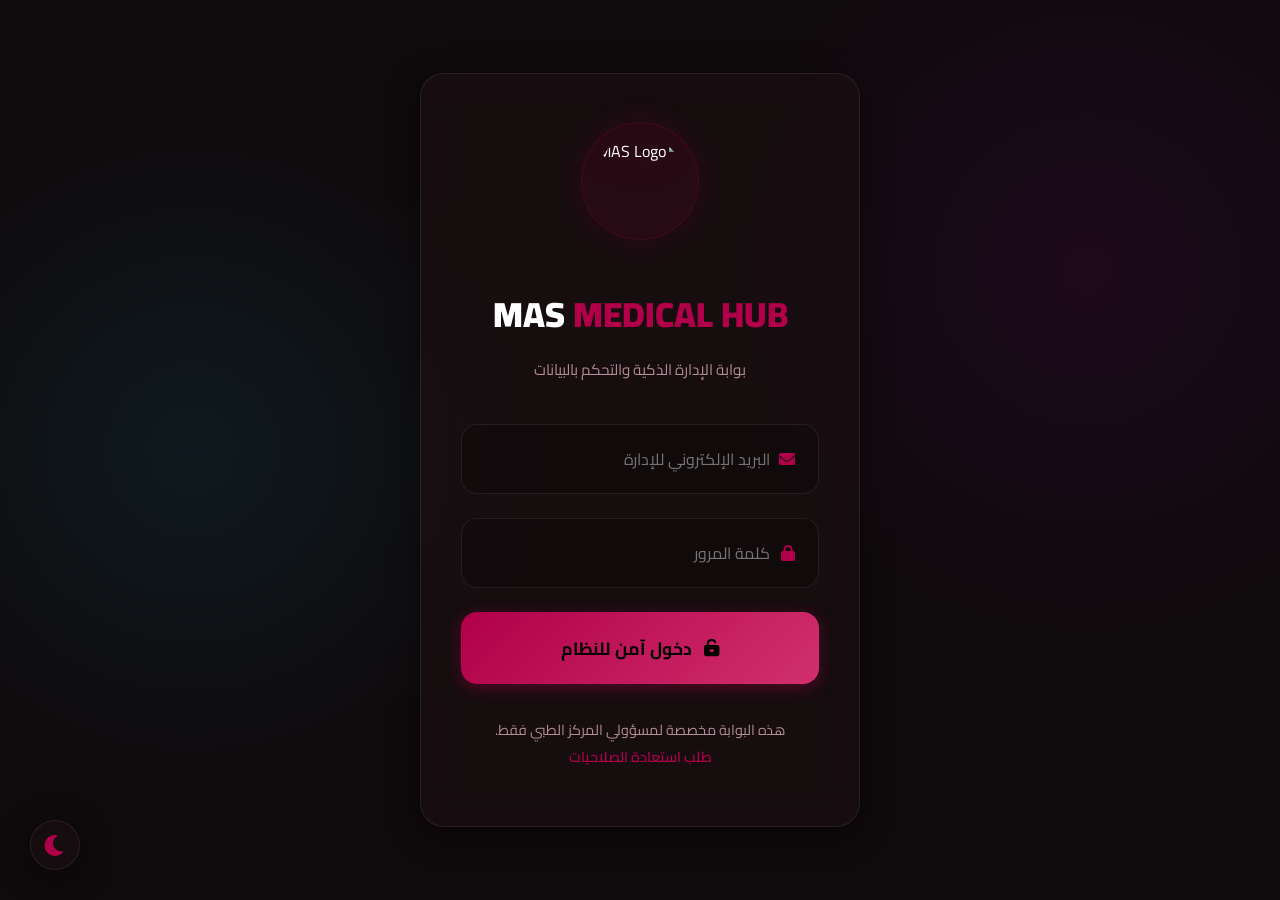
==== commit c52b4957: "Update login.html" ====
--- a/MAS_WEB/frontend/login.html
+++ b/MAS_WEB/frontend/login.html
@@ -19,24 +19,21 @@
     </button>
 
     <div class="login-container">
-        <!-- Glowing Orbs (CSS in style.css) -->
-        <div class="orb orb-1"></div>
-        <div class="orb orb-2"></div>
-
-        <div class="login-glass-card">
+        <!-- Background Effects (Handled by style.css) -->
+        <div class="login-glass-card glass-panel wow-card">
             <div class="logo-container">
                 <div class="rotating-logo">
-                    <img src="../assets/image/MAS.png" alt="MAS Logo">
+                    <img src="logo.ico" alt="MAS Logo">
                 </div>
             </div>
 
             <h1 class="login-title">MAS <span>MEDICAL HUB</span></h1>
-            <p class="login-subtitle">مركز التحكم وإدارة البيانات الطبية الموحدة</p>
+            <p class="login-subtitle">بوابة الإدارة الذكية والتحكم بالبيانات</p>
 
             <form class="login-form" onsubmit="handleLogin(event)">
                 <div class="input-group">
-                    <i class="fa-solid fa-user input-icon"></i>
-                    <input type="text" id="email" placeholder="اسم المستخدم أو البريد الإلكتروني" required>
+                    <i class="fa-solid fa-envelope input-icon"></i>
+                    <input type="email" id="email" placeholder="البريد الإلكتروني للإدارة" required>
                 </div>
 
                 <div class="input-group">
@@ -45,13 +42,13 @@
                 </div>
 
                 <button type="submit" class="btn btn-primary login-btn">
-                    دخول إلى النظام <i class="fa-solid fa-arrow-left"></i>
+                    <i class="fa-solid fa-unlock-keyhole"></i> دخول آمن للنظام
                 </button>
             </form>
 
             <div class="login-footer">
-                <a href="#" class="forgot-password">نسيت كلمة المرور؟</a>
                 <p>هذه البوابة مخصصة لمسؤولي المركز الطبي فقط.</p>
+                <a href="#" class="forgot-password">طلب استعادة الصلاحيات</a>
             </div>
         </div>
     </div>
@@ -75,7 +72,7 @@
             btn.disabled = true;
 
             try {
-                const response = await fetch('https://ms-production-3df4.up.railway.app/api/medical/login/', {
+                const response = await fetch(`${API_BASE}/api/medical/login/`, {
                     method: 'POST',
                     headers: { 'Content-Type': 'application/json' },
                     body: JSON.stringify({ email, password })
@@ -94,7 +91,7 @@
                     btn.disabled = false;
                 }
             } catch (err) {
-                alert('فشل الاتصال بالسيرفر. تأكد من تشغيل الباك اند محلياً.');
+                alert('فشل الاتصال بالخادم. تأكد من حالة اتصالك بالإنترنت أو مراجعة المشرف.');
                 btn.innerHTML = 'دخول إلى النظام <i class="fa-solid fa-arrow-left"></i>';
                 btn.disabled = false;
             }
@@ -103,4 +100,3 @@
 </body>
 
 </html>
-
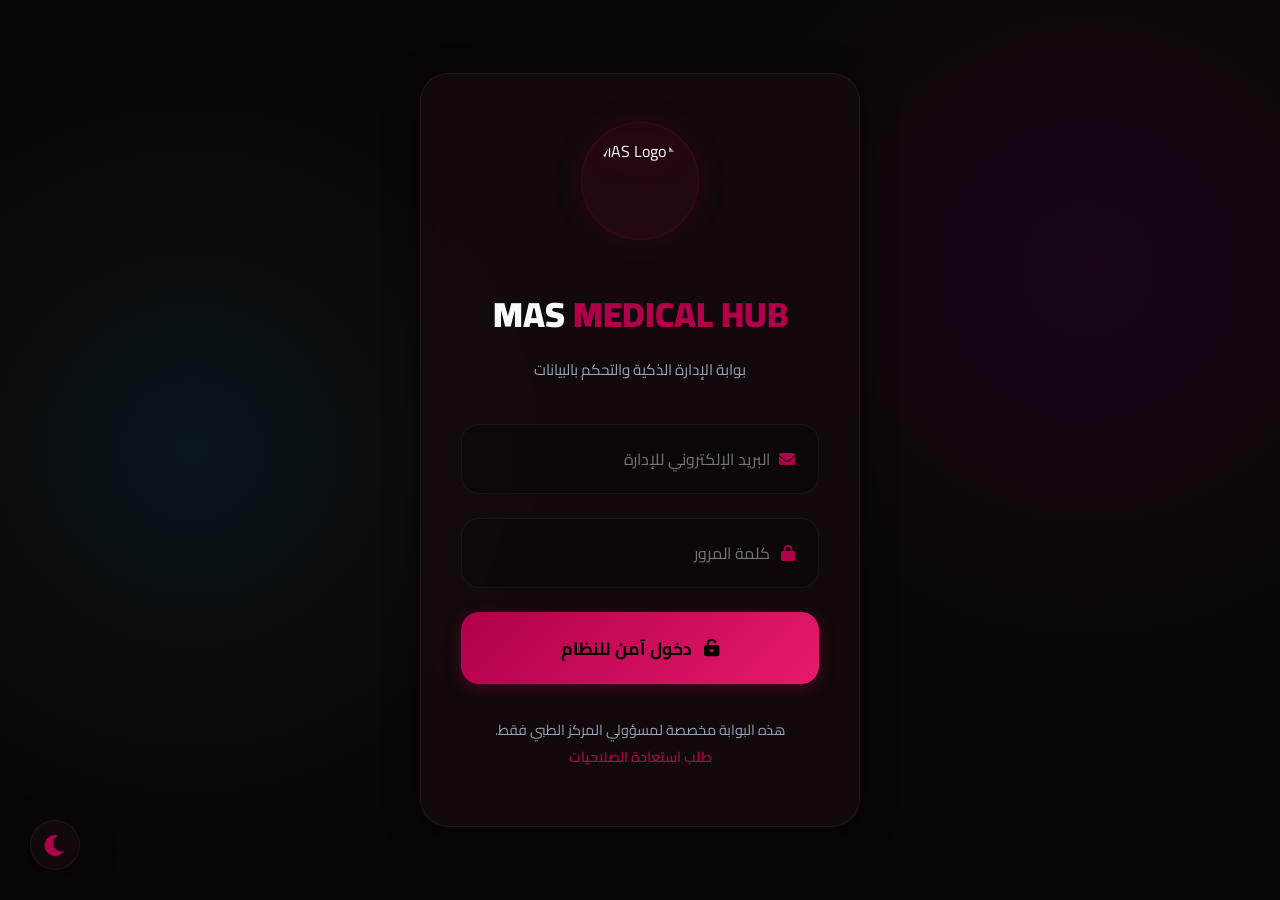
==== commit 7f112a34: "Update login.html" ====
--- a/MAS_WEB/frontend/login.html
+++ b/MAS_WEB/frontend/login.html
@@ -33,7 +33,7 @@
             <form class="login-form" onsubmit="handleLogin(event)">
                 <div class="input-group">
                     <i class="fa-solid fa-envelope input-icon"></i>
-                    <input type="email" id="email" placeholder="البريد الإلكتروني للإدارة" required>
+                    <input  id="email" placeholder="البريد الإلكتروني للإدارة" required>
                 </div>
 
                 <div class="input-group">
@@ -100,3 +100,4 @@
 </body>
 
 </html>
+
--- a/MAS_WEB/frontend/style.css
+++ b/MAS_WEB/frontend/style.css
@@ -4,59 +4,64 @@
 ======================================================= */
 
 :root {
-    /* ---------------- DARK MODE (DEFAULT) - MAS MEDICAL HUB REDESIGN ---------------- */
-    --bg-base: #0f0a0c;
-    --bg-secondary: #1a0f12;
-    --bg-glass: rgba(26, 15, 18, 0.7);
-    --border-glass: rgba(255, 255, 255, 0.08);
-    --border-hover: rgba(176, 0, 73, 0.4);
-
-    --text-main: #ffffff;
-    --text-muted: #b48b96;
+    /* ---------------- DARK MODE (DEFAULT) - PREMIUM MAS REDESIGN ---------------- */
+    --bg-base: #0a0608;
+    --bg-secondary: #140b0e;
+    --bg-glass: rgba(20, 11, 14, 0.85);
+    --bg-glass-heavy: rgba(10, 6, 8, 0.95);
+    --border-glass: rgba(255, 255, 255, 0.05);
+    --border-hover: rgba(176, 0, 73, 0.5);
+
+    --text-main: #f8fafc;
+    --text-muted: #94a3b8;
+    --text-accent: #cbd5e1;
 
     --accent-main: #B00049;
-    /* Deep Raspberry */
-    --accent-light: #d1306d;
-    --accent-glow: rgba(176, 0, 73, 0.4);
-
-    --success: #00ffaa;
-    --warning: #ffcc00;
-    --danger: #ff3366;
-
-    --orb-1: #B00049;
-    --orb-2: #6a002c;
-
-    /* Common Geometry */
-    --radius-sm: 8px;
-    --radius-md: 16px;
-    --radius-lg: 24px;
-    --shadow-glass: 0 8px 32px 0 rgba(0, 0, 0, 0.37);
-    --transition: all 0.3s cubic-bezier(0.25, 0.8, 0.25, 1);
-}
-
-/* ---------------- LIGHT MODE ---------------- */
-body.light-mode {
-    --bg-base: #f8f0f2;
-    --bg-secondary: #f0e2e5;
-    --bg-glass: rgba(255, 255, 255, 0.75);
-    --border-glass: rgba(0, 0, 0, 0.05);
-    --border-hover: rgba(176, 0, 73, 0.2);
-
-    --text-main: #3b1e25;
-    --text-muted: #8b646d;
-
-    --accent-main: #B00049;
-    --accent-light: #9c0041;
-    --accent-glow: rgba(176, 0, 73, 0.15);
+    /* MAS Red */
+    --accent-light: #e61a6b;
+    --accent-dark: #7a0033;
+    --accent-glow: rgba(176, 0, 73, 0.35);
 
     --success: #10b981;
     --warning: #f59e0b;
     --danger: #ef4444;
 
-    --orb-1: #ff8fb5;
-    --orb-2: #c084fc;
-
-    --shadow-glass: 0 8px 32px 0 rgba(59, 30, 41, 0.1);
+    --orb-1: #B00049;
+    --orb-2: #4c1d95;
+    /* Deep Purple accent */
+
+    /* Geometry & Effects */
+    --radius-sm: 10px;
+    --radius-md: 18px;
+    --radius-lg: 28px;
+    --shadow-sm: 0 4px 6px -1px rgba(0, 0, 0, 0.1);
+    --shadow-md: 0 10px 15px -3px rgba(0, 0, 0, 0.1);
+    --shadow-lg: 0 20px 25px -5px rgba(0, 0, 0, 0.1);
+    --shadow-glass: 0 8px 32px 0 rgba(0, 0, 0, 0.5);
+    --transition: all 0.4s cubic-bezier(0.4, 0, 0.2, 1);
+}
+
+/* ---------------- LIGHT MODE (REFINED) ---------------- */
+body.light-mode {
+    --bg-base: #fdf2f8;
+    /* Very light pink tint */
+    --bg-secondary: #fce7f3;
+    --bg-glass: rgba(255, 255, 255, 0.8);
+    --bg-glass-heavy: rgba(255, 255, 255, 0.98);
+    --border-glass: rgba(176, 0, 73, 0.1);
+    --border-hover: rgba(176, 0, 73, 0.3);
+
+    --text-main: #1f080e;
+    --text-muted: #64748b;
+    --text-accent: #475569;
+
+    --accent-main: #B00049;
+    --accent-glow: rgba(176, 0, 73, 0.15);
+
+    --orb-1: #fbcfe8;
+    --orb-2: #ddd6fe;
+
+    --shadow-glass: 0 8px 32px 0 rgba(176, 0, 73, 0.08);
 }
 
 /* =======================================================
@@ -392,93 +397,131 @@
     display: flex;
     height: 100vh;
     overflow: hidden;
+    background: var(--bg-base);
 }
 
 .admin-sidebar {
     width: 280px;
     height: 100%;
     border-radius: 0;
-    border-top: none;
-    border-bottom: none;
-    border-right: none;
+    border: none;
+    border-left: 1px solid var(--border-glass);
     display: flex;
     flex-direction: column;
-    z-index: 10;
+    z-index: 100;
+    background: var(--bg-glass-heavy);
+    transition: var(--transition);
 }
 
 .sidebar-header {
-    padding: 2rem;
-    display: flex;
-    align-items: center;
-    gap: 1rem;
+    padding: 2.5rem 2rem;
+    display: flex;
+    align-items: center;
+    gap: 1.2rem;
 }
 
 .logo-circle {
-    width: 45px;
-    height: 45px;
-    background: rgba(0, 212, 255, 0.1);
-    border-radius: 50%;
+    width: 50px;
+    height: 50px;
+    background: rgba(176, 0, 73, 0.15);
+    border: 1px solid rgba(176, 0, 73, 0.2);
+    border-radius: 14px;
     display: flex;
     align-items: center;
     justify-content: center;
+    box-shadow: 0 0 20px rgba(176, 0, 73, 0.1);
 }
 
 .rotating-mas {
-    width: 25px;
-    height: 25px;
-    animation: rotateLogo 10s linear infinite;
+    width: 30px;
+    height: 30px;
+    animation: rotateLogo 15s linear infinite;
+    filter: drop-shadow(0 0 5px var(--accent-main));
 }
 
 .sidebar-header h2 {
-    font-size: 1.5rem;
-    font-weight: 900;
+    font-size: 1.25rem;
+    font-weight: 800;
+    letter-spacing: -0.5px;
+    line-height: 1;
 }
 
 .sidebar-header h2 span {
+    display: block;
+    font-size: 0.7rem;
     color: var(--accent-main);
+    letter-spacing: 2px;
+    margin-top: 4px;
+    opacity: 0.8;
 }
 
 .sidebar-nav {
     flex: 1;
-    padding: 1rem;
+    padding: 0.5rem 1.2rem;
     display: flex;
     flex-direction: column;
-    gap: 0.5rem;
+    gap: 0.4rem;
+    overflow-y: auto;
+}
+
+.nav-label {
+    padding: 1.5rem 1rem 0.5rem;
+    font-size: 0.7rem;
+    font-weight: 700;
+    color: var(--text-muted);
+    text-transform: uppercase;
+    letter-spacing: 1.5px;
 }
 
 .nav-item {
     display: flex;
     align-items: center;
-    gap: 1rem;
-    padding: 1rem 1.5rem;
-    border-radius: var(--radius-md);
+    gap: 1.2rem;
+    padding: 0.9rem 1.2rem;
+    border-radius: var(--radius-sm);
     color: var(--text-muted);
     text-decoration: none;
     font-weight: 600;
-    transition: var(--transition);
+    font-size: 0.95rem;
+    transition: var(--transition);
+    position: relative;
+    border: 1px solid transparent;
 }
 
 .nav-item i {
-    font-size: 1.2rem;
-    width: 20px;
+    font-size: 1.1rem;
+    width: 24px;
     text-align: center;
+    transition: var(--transition);
 }
 
 .nav-item:hover {
     color: var(--text-main);
-    background: rgba(255, 255, 255, 0.03);
+    background: rgba(176, 0, 73, 0.05);
     transform: translateX(-5px);
 }
 
+.nav-item:hover i {
+    color: var(--accent-main);
+    transform: scale(1.1);
+}
+
 .nav-item.active {
-    background: linear-gradient(90deg, rgba(0, 212, 255, 0.15), transparent);
+    background: linear-gradient(90deg, rgba(176, 0, 73, 0.1), transparent);
     color: var(--accent-main);
-    border-right: 3px solid var(--accent-main);
+    border-right: 4px solid var(--accent-main);
+}
+
+.nav-item.active i {
+    color: var(--accent-main);
 }
 
 .sidebar-footer {
     padding: 1.5rem;
-    border-top: 1px solid var(--border-glass);
+    margin: 1rem;
+    background: rgba(255, 255, 255, 0.03);
+    border-radius: var(--radius-md);
+    border: 1px solid var(--border-glass);
     display: flex;
     align-items: center;
     justify-content: space-between;
@@ -487,19 +530,21 @@
 .user-info {
     display: flex;
     align-items: center;
-    gap: 1rem;
+    gap: 0.8rem;
 }
 
 .avatar {
-    width: 40px;
-    height: 40px;
+    width: 38px;
+    height: 38px;
     border-radius: 50%;
-    background: linear-gradient(135deg, var(--accent-main), var(--orb-2));
+    background: linear-gradient(135deg, var(--accent-main), var(--accent-dark));
     display: flex;
     align-items: center;
     justify-content: center;
-    font-weight: bold;
-    color: #000;
+    font-weight: 800;
+    color: white;
+    font-size: 0.9rem;
+    box-shadow: 0 4px 10px rgba(176, 0, 73, 0.3);
 }
 
 .details {
@@ -509,25 +554,33 @@
 
 .details .name {
     font-weight: 700;
-    font-size: 0.95rem;
+    font-size: 0.85rem;
+    color: var(--text-main);
 }
 
 .details .role {
     color: var(--text-muted);
-    font-size: 0.8rem;
+    font-size: 0.7rem;
+    font-weight: 500;
 }
 
 .logout-btn {
+    color: var(--text-muted);
+    font-size: 1.1rem;
+    text-decoration: none;
+    width: 34px;
+    height: 34px;
+    display: flex;
+    align-items: center;
+    justify-content: center;
+    border-radius: 10px;
+    transition: var(--transition);
+}
+
+.logout-btn:hover {
+    background: rgba(239, 68, 68, 0.15);
     color: var(--danger);
-    font-size: 1.2rem;
-    text-decoration: none;
-    padding: 0.5rem;
-    border-radius: 8px;
-    transition: var(--transition);
-}
-
-.logout-btn:hover {
-    background: rgba(255, 51, 102, 0.1);
+    transform: scale(1.1);
 }
 
 /* --- MAIN CONTENT --- */
@@ -536,89 +589,125 @@
     display: flex;
     flex-direction: column;
     overflow-y: auto;
-    padding: 2rem;
+    padding: 1.5rem 2rem;
     gap: 2rem;
+    position: relative;
 }
 
 .top-nav {
     display: flex;
     justify-content: space-between;
     align-items: center;
-    padding: 1.5rem 2rem;
+    padding: 1.5rem 2.5rem;
     border-radius: var(--radius-lg);
+    background: var(--bg-glass);
+    margin-bottom: 0.5rem;
+    position: sticky;
+    top: 0;
+    z-index: 90;
+}
+
+.nav-left {
+    display: flex;
+    flex-direction: column;
+    gap: 0.2rem;
 }
 
 .page-title {
-    font-size: 1.8rem;
-    font-weight: 900;
-    margin-bottom: 0.2rem;
+    font-size: 1.6rem;
+    font-weight: 800;
+    letter-spacing: -0.5px;
+    color: var(--text-main);
 }
 
 .page-subtitle {
     color: var(--text-muted);
-    font-size: 0.95rem;
+    font-size: 0.85rem;
+    font-weight: 500;
 }
 
 .nav-right {
     display: flex;
     align-items: center;
-    gap: 1.5rem;
+    gap: 2rem;
 }
 
 .search-box {
     position: relative;
+    width: 280px;
 }
 
 .search-box input {
+    width: 100%;
     background: rgba(0, 0, 0, 0.2);
     border: 1px solid var(--border-glass);
-    padding: 0.8rem 2.5rem 0.8rem 1rem;
-    border-radius: 20px;
+    padding: 0.7rem 1.2rem 0.7rem 2.8rem;
+    /* Corrected padding for RTL */
+    border-radius: 12px;
     color: var(--text-main);
+    font-size: 0.9rem;
     outline: none;
     transition: var(--transition);
 }
 
 body.light-mode .search-box input {
-    background: rgba(255, 255, 255, 0.5);
+    background: rgba(176, 0, 73, 0.03);
 }
 
 .search-box input:focus {
     border-color: var(--accent-main);
-    width: 250px;
+    background: rgba(176, 0, 73, 0.05);
+    box-shadow: 0 0 0 4px var(--accent-glow);
 }
 
 .search-box i {
     position: absolute;
-    right: 1rem;
+    left: 1rem;
+    /* Switched to left for RTL search icon */
     top: 50%;
     transform: translateY(-50%);
     color: var(--text-muted);
+    font-size: 0.9rem;
+    pointer-events: none;
 }
 
 .notif-btn {
-    background: none;
-    border: none;
+    background: rgba(255, 255, 255, 0.03);
+    border: 1px solid var(--border-glass);
     color: var(--text-main);
-    font-size: 1.2rem;
+    width: 42px;
+    height: 42px;
+    border-radius: 12px;
+    display: flex;
+    align-items: center;
+    justify-content: center;
     position: relative;
     cursor: pointer;
+    transition: var(--transition);
+}
+
+.notif-btn:hover {
+    background: rgba(176, 0, 73, 0.1);
+    border-color: var(--accent-main);
+    color: var(--accent-main);
+    transform: translateY(-2px);
 }
 
 .notif-btn .badge {
     position: absolute;
-    top: -5px;
-    right: -5px;
-    background: var(--danger);
+    top: -6px;
+    right: -6px;
+    background: var(--accent-main);
     color: white;
-    font-size: 0.6rem;
-    width: 16px;
-    height: 16px;
-    border-radius: 50%;
+    font-size: 0.65rem;
+    width: 18px;
+    height: 18px;
+    border-radius: 6px;
     display: flex;
     align-items: center;
     justify-content: center;
-    font-weight: bold;
+    font-weight: 800;
+    box-shadow: 0 2px 8px var(--accent-glow);
 }
 
 /* --- STAT CARD GRID --- */
@@ -760,7 +849,7 @@
     transition: width 1.5s ease-out;
 }
 
-/* --- ADMIN TABLE --- */
+/* --- ADMIN TABLE (PREMIUM) --- */
 .table-responsive {
     overflow-x: auto;
     padding: 1rem 1.5rem;
@@ -768,26 +857,47 @@
 
 .admin-table {
     width: 100%;
-    border-collapse: collapse;
+    border-collapse: separate;
+    border-spacing: 0 8px;
     text-align: right;
 }
 
 .admin-table th {
     color: var(--text-muted);
-    font-size: 0.9rem;
-    padding: 1rem;
-    font-weight: 600;
+    font-size: 0.85rem;
+    padding: 1rem 1.5rem;
+    font-weight: 700;
+    text-transform: uppercase;
+    letter-spacing: 1px;
+}
+
+.admin-table tbody tr {
+    background: rgba(255, 255, 255, 0.02);
+    transition: var(--transition);
+}
+
+.admin-table tbody tr:hover {
+    background: rgba(176, 0, 73, 0.05);
+    transform: scale(1.005);
+    box-shadow: var(--shadow-sm);
+}
+
+.admin-table td {
+    padding: 1.2rem 1.5rem;
+    border-top: 1px solid var(--border-glass);
     border-bottom: 1px solid var(--border-glass);
-}
-
-.admin-table td {
-    padding: 1.2rem 1rem;
     font-size: 0.95rem;
-    border-bottom: 1px solid rgba(255, 255, 255, 0.02);
-}
-
-.admin-table tbody tr:hover {
-    background: rgba(255, 255, 255, 0.02);
+    color: var(--text-accent);
+}
+
+.admin-table td:first-child {
+    border-radius: 0 var(--radius-sm) var(--radius-sm) 0;
+    border-right: 1px solid var(--border-glass);
+}
+
+.admin-table td:last-child {
+    border-radius: var(--radius-sm) 0 0 var(--radius-sm);
+    border-left: 1px solid var(--border-glass);
 }
 
 .tbl-user {
@@ -827,6 +937,29 @@
     background: rgba(0, 212, 255, 0.1);
     color: var(--accent-main);
     border: 1px solid rgba(0, 212, 255, 0.2);
+}
+
+/* Status Badges */
+.status-badge {
+    padding: 0.4rem 1rem;
+    border-radius: 20px;
+    font-size: 0.75rem;
+    font-weight: 800;
+    display: inline-flex;
+    align-items: center;
+    gap: 0.5rem;
+}
+
+.status-active {
+    background: rgba(16, 185, 129, 0.1);
+    color: var(--success);
+    border: 1px solid rgba(16, 185, 129, 0.2);
+}
+
+.status-inactive {
+    background: rgba(239, 64, 64, 0.1);
+    color: var(--danger);
+    border: 1px solid rgba(239, 64, 64, 0.2);
 }
 
 /* --- RESPONSIVE DESIGN --- */
@@ -879,7 +1012,7 @@
     }
 }
 
-/* Modals & Management UI */
+/* --- MODALS (CRITICAL FIX) --- */
 .modal {
     display: none;
     position: fixed;
@@ -890,40 +1023,85 @@
     height: 100%;
     background-color: rgba(0, 0, 0, 0.7);
     backdrop-filter: blur(8px);
+    overflow: hidden;
+    /* Prevent body scroll */
+    align-items: center;
+    justify-content: center;
+    padding: 20px;
+}
+
+.modal.active {
+    display: flex;
+    animation: fadeIn 0.3s ease-out;
 }
 
 .modal-content {
-    margin: 4vh auto;
-    padding: 2.5rem;
-    width: 95%;
-    max-width: 450px;
-    background: rgba(15, 10, 12, 0.95);
-    border: 1px solid var(--accent-main);
+    background: var(--bg-glass-heavy);
+    width: 100%;
+    max-width: 600px;
+    max-height: 90vh;
+    /* Responsive height */
     border-radius: var(--radius-lg);
-    box-shadow: 0 20px 50px rgba(0, 0, 0, 0.5);
-    animation: modalPulse 0.4s cubic-bezier(0.175, 0.885, 0.32, 1.275);
+    border: 1px solid var(--border-glass);
+    box-shadow: var(--shadow-glass);
+    display: flex;
+    flex-direction: column;
     position: relative;
-    overflow: hidden;
-}
-
-@keyframes modalPulse {
-    from {
-        transform: scale(0.9);
-        opacity: 0;
-    }
-
-    to {
-        transform: scale(1);
-        opacity: 1;
-    }
+    animation: slideUp 0.4s cubic-bezier(0.4, 0, 0.2, 1);
+}
+
+.modal-header {
+    padding: 1.5rem 2rem;
+    border-bottom: 1px solid var(--border-glass);
+    display: flex;
+    justify-content: space-between;
+    align-items: center;
+    flex-shrink: 0;
+}
+
+.modal-header h2 {
+    font-size: 1.4rem;
+    font-weight: 800;
+    color: var(--accent-main);
+    display: flex;
+    align-items: center;
+    gap: 0.8rem;
+}
+
+.modal-content form {
+    padding: 2rem;
+    overflow-y: auto;
+    /* Internal scroll for long forms */
+    flex: 1;
+}
+
+.modal-footer {
+    padding: 1.2rem 2rem;
+    border-top: 1px solid var(--border-glass);
+    display: flex;
+    justify-content: flex-start;
+    gap: 1rem;
+    background: rgba(0, 0, 0, 0.1);
+    flex-shrink: 0;
 }
 
 .close {
-    float: left;
-    /* RTL support */
-    font-size: 28px;
+    color: var(--text-muted);
+    font-size: 1.8rem;
+    font-weight: bold;
     cursor: pointer;
-    color: var(--white);
+    transition: var(--transition);
+    width: 32px;
+    height: 32px;
+    display: flex;
+    align-items: center;
+    justify-content: center;
+    border-radius: 50%;
+}
+
+.close:hover {
+    color: var(--danger);
+    background: rgba(239, 68, 68, 0.1);
 }
 
 .modal-content select,
@@ -945,27 +1123,6 @@
     background: rgba(176, 0, 73, 0.05);
 }
 
-.mt-4 {
-    margin-top: 1.5rem;
-}
-
-.w-100 {
-    width: 100%;
-}
-
-/* --- MODAL IMPROVEMENTS --- */
-.modal-header {
-    display: flex;
-    justify-content: space-between;
-    align-items: center;
-    margin-bottom: 2rem;
-    color: var(--accent-main);
-}
-
-.modal-header h2 {
-    font-size: 1.5rem;
-    font-weight: 800;
-}
 
 .close {
     cursor: pointer;
